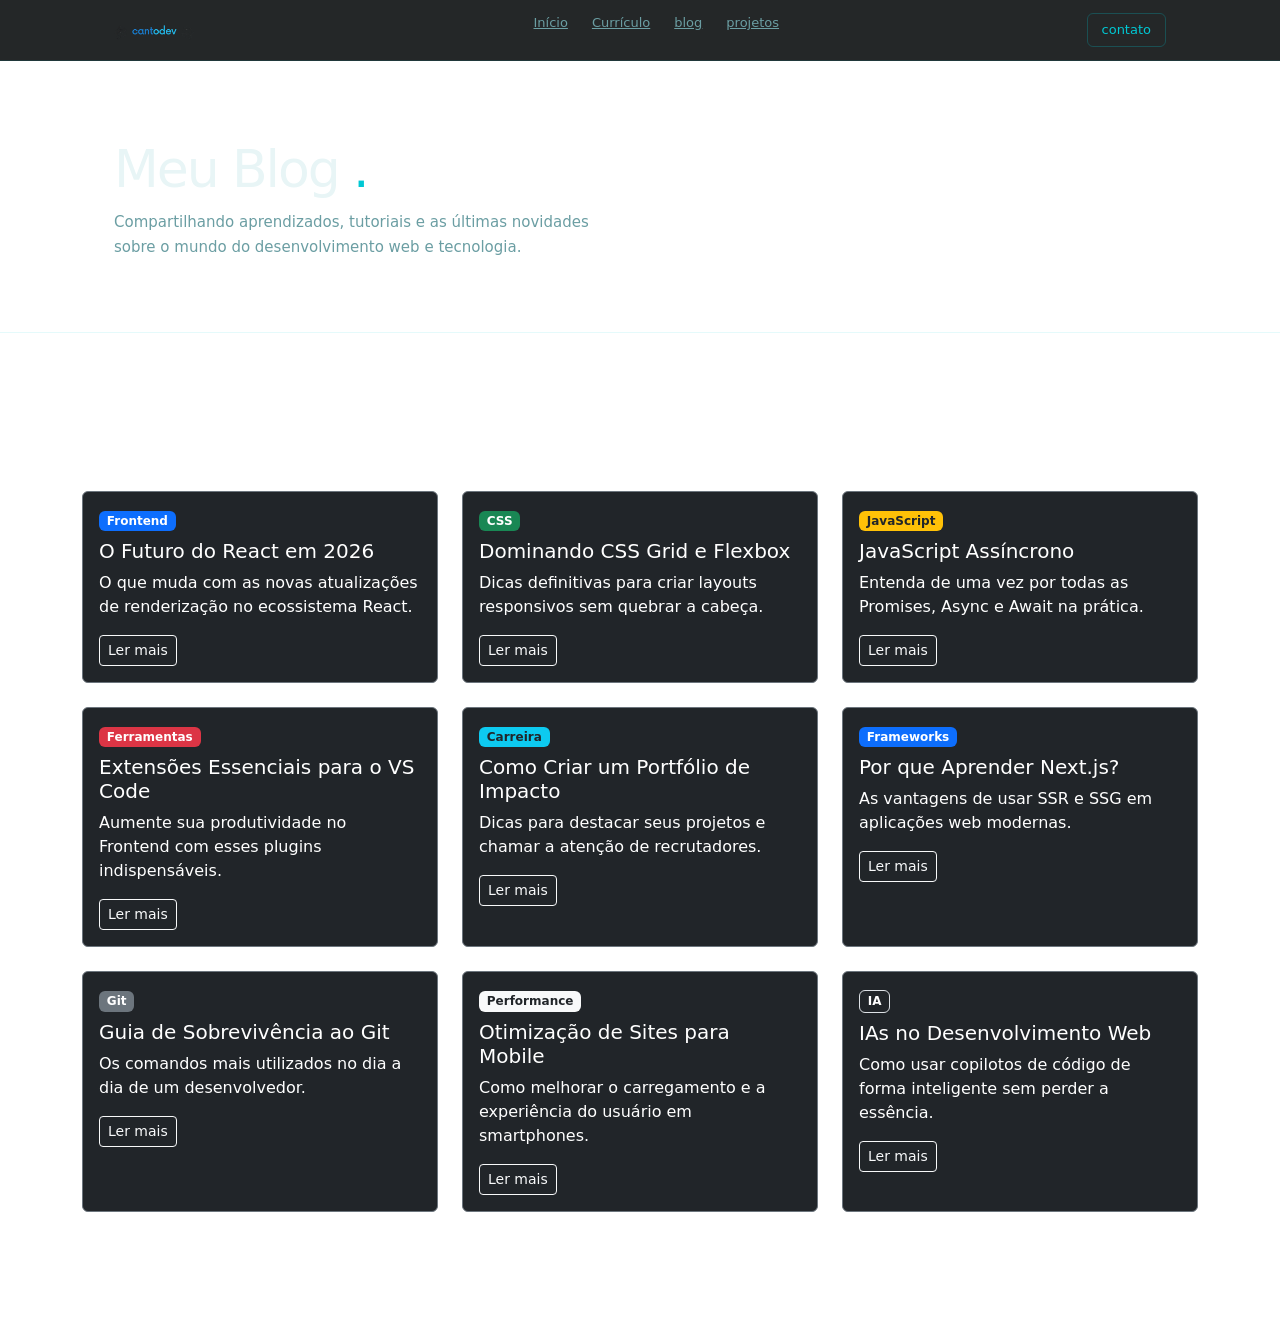
==== blog.html @ 6cb93dcc "atualizar" ====
<!DOCTYPE html>
<html lang="en">
<head>
    <meta charset="UTF-8">
    <meta name="viewport" content="width=device-width, initial-scale=1.0">
    <title>Blog - Samuel de oliveira</title>
    <link rel="stylesheet" href="assets/css/estiloB.css">

    <link href="https://cdn.jsdelivr.net/npm/bootstrap@5.3.8/dist/css/bootstrap.min.css" rel="stylesheet" integrity="sha384-sRIl4kxILFvY47J16cr9ZwB07vP4J8+LH7qKQnuqkuIAvNWLzeN8tE5YBujZqJLB" crossorigin="anonymous">
</head>
<body>
    <header>
        <div class="interface">
            <div class="logo">
                <a href="#">
                    <img src="imagens/icones/logo.png" alt="canto-dev">
                </a>
            </div>
            <nav class="menu-desktop">
                <ul>
                    <li><a href="index.html">Início</a></li>
                    <li><a href="curriculo.html">Currículo</a></li>
                    <li><a href="blog.html">blog</a></li>
                    <li><a href="projetos.html">projetos</a></li>
                </ul>
            </nav>
            <div class="btn-contato">
                <a href="contato.html"><button>contato</button></a>
            </div>
        </div>
    </header>

    <main>
        <section class="topo-do-site">
            <div class="interface">
                <div class="flex">
                    <div class="txt-topo-site">
                        <h1>Meu Blog <span>.</span></h1>
                        <p>Compartilhando aprendizados, tutoriais e as últimas novidades sobre o mundo do desenvolvimento web e tecnologia.</p>
                    </div>
                </div>
            </div>
        </section>

        <section class="conteudo-blog my-5">
            <div class="interface container">
                <h2 class="mb-4 text-white">Últimas Postagens</h2>
                <div class="row g-4">

                    <div class="col-md-6 col-lg-4">
                        <div class="card h-100 bg-dark text-white border-secondary">
                            <div class="card-body">
                                <span class="badge bg-primary mb-2">Frontend</span>
                                <h5 class="card-title">O Futuro do React em 2026</h5>
                                <p class="card-text">O que muda com as novas atualizações de renderização no ecossistema React.</p>
                                <a href="#" class="btn btn-outline-light btn-sm">Ler mais</a>
                            </div>
                        </div>
                    </div>

                    <div class="col-md-6 col-lg-4">
                        <div class="card h-100 bg-dark text-white border-secondary">
                            <div class="card-body">
                                <span class="badge bg-success mb-2">CSS</span>
                                <h5 class="card-title">Dominando CSS Grid e Flexbox</h5>
                                <p class="card-text">Dicas definitivas para criar layouts responsivos sem quebrar a cabeça.</p>
                                <a href="#" class="btn btn-outline-light btn-sm">Ler mais</a>
                            </div>
                        </div>
                    </div>

                    <div class="col-md-6 col-lg-4">
                        <div class="card h-100 bg-dark text-white border-secondary">
                            <div class="card-body">
                                <span class="badge bg-warning text-dark mb-2">JavaScript</span>
                                <h5 class="card-title">JavaScript Assíncrono</h5>
                                <p class="card-text">Entenda de uma vez por todas as Promises, Async e Await na prática.</p>
                                <a href="#" class="btn btn-outline-light btn-sm">Ler mais</a>
                            </div>
                        </div>
                    </div>

                    <div class="col-md-6 col-lg-4">
                        <div class="card h-100 bg-dark text-white border-secondary">
                            <div class="card-body">
                                <span class="badge bg-danger mb-2">Ferramentas</span>
                                <h5 class="card-title">Extensões Essenciais para o VS Code</h5>
                                <p class="card-text">Aumente sua produtividade no Frontend com esses plugins indispensáveis.</p>
                                <a href="#" class="btn btn-outline-light btn-sm">Ler mais</a>
                            </div>
                        </div>
                    </div>

                    <div class="col-md-6 col-lg-4">
                        <div class="card h-100 bg-dark text-white border-secondary">
                            <div class="card-body">
                                <span class="badge bg-info text-dark mb-2">Carreira</span>
                                <h5 class="card-title">Como Criar um Portfólio de Impacto</h5>
                                <p class="card-text">Dicas para destacar seus projetos e chamar a atenção de recrutadores.</p>
                                <a href="#" class="btn btn-outline-light btn-sm">Ler mais</a>
                            </div>
                        </div>
                    </div>

                    <div class="col-md-6 col-lg-4">
                        <div class="card h-100 bg-dark text-white border-secondary">
                            <div class="card-body">
                                <span class="badge bg-primary mb-2">Frameworks</span>
                                <h5 class="card-title">Por que Aprender Next.js?</h5>
                                <p class="card-text">As vantagens de usar SSR e SSG em aplicações web modernas.</p>
                                <a href="#" class="btn btn-outline-light btn-sm">Ler mais</a>
                            </div>
                        </div>
                    </div>

                    <div class="col-md-6 col-lg-4">
                        <div class="card h-100 bg-dark text-white border-secondary">
                            <div class="card-body">
                                <span class="badge bg-secondary mb-2">Git</span>
                                <h5 class="card-title">Guia de Sobrevivência ao Git</h5>
                                <p class="card-text">Os comandos mais utilizados no dia a dia de um desenvolvedor.</p>
                                <a href="#" class="btn btn-outline-light btn-sm">Ler mais</a>
                            </div>
                        </div>
                    </div>

                    <div class="col-md-6 col-lg-4">
                        <div class="card h-100 bg-dark text-white border-secondary">
                            <div class="card-body">
                                <span class="badge bg-light text-dark mb-2">Performance</span>
                                <h5 class="card-title">Otimização de Sites para Mobile</h5>
                                <p class="card-text">Como melhorar o carregamento e a experiência do usuário em smartphones.</p>
                                <a href="#" class="btn btn-outline-light btn-sm">Ler mais</a>
                            </div>
                        </div>
                    </div>

                    <div class="col-md-6 col-lg-4">
                        <div class="card h-100 bg-dark text-white border-secondary">
                            <div class="card-body">
                                <span class="badge bg-dark border mb-2">IA</span>
                                <h5 class="card-title">IAs no Desenvolvimento Web</h5>
                                <p class="card-text">Como usar copilotos de código de forma inteligente sem perder a essência.</p>
                                <a href="#" class="btn btn-outline-light btn-sm">Ler mais</a>
                            </div>
                        </div>
                    </div>

                     
                        </div>
                    </div>

                </div>
            </div>
        </section>
    </main>
</body>
</html>
---- assets/css/estiloB.css ----
/* =========================================
   estiloB.css — Blog Samuel de Oliveira
   Paleta: Azul Ciano · Dark · Minimalista
   ========================================= */

/* ── Reset ── */
*, *::before, *::after {
  box-sizing: border-box;
  margin: 0;
  padding: 0;
}

/* ── Tokens ── */
:root {
  --accent:       #00C8D4;
  --accent-dim:   #008F99;
  --accent-glow:  rgba(0, 200, 212, 0.12);

  --bg:           #060a0b;
  --bg-card:      #0c1314;
  --bg-card-hover:#111b1c;

  --text-primary:   #e8f5f6;
  --text-secondary: #6b9ea3;
  --text-muted:     #3a5f63;

  --border:       rgba(0, 200, 212, 0.10);
  --border-hover: rgba(0, 200, 212, 0.25);

  --radius-sm: 6px;
  --radius-md: 10px;
  --radius-lg: 14px;

  --font: 'Inter', 'Segoe UI', system-ui, sans-serif;
}

/* ── Base ── */
html { font-size: 16px; }

body {
  font-family: var(--font);
  background-color: var(--bg);
  color: var(--text-primary);
  line-height: 1.7;
  -webkit-font-smoothing: antialiased;
}

a {
  color: inherit;
  text-decoration: none;
}

img { display: block; max-width: 100%; }

/* ── Layout helper ── */
.interface {
  width: 100%;
  max-width: 1100px;
  margin-inline: auto;
  padding-inline: 1.5rem;
}

/* ────────────────────────────────────────
   HEADER
   ──────────────────────────────────────── */
header {
  position: sticky;
  top: 0;
  z-index: 100;
  background: rgba(6, 10, 11, 0.88);
  backdrop-filter: blur(12px);
  -webkit-backdrop-filter: blur(12px);
  border-bottom: 0.5px solid var(--border);
}

header .interface {
  display: flex;
  align-items: center;
  justify-content: space-between;
  gap: 1rem;
  height: 60px;
}

/* Logo */
.logo a { display: flex; align-items: center; }
.logo img { height: 28px; width: auto; }

/* Nav */
.menu-desktop ul {
  display: flex;
  gap: 0.25rem;
  list-style: none;
}

.menu-desktop ul li a {
  font-size: 13px;
  color: var(--text-secondary);
  padding: 6px 10px;
  border-radius: var(--radius-sm);
  transition: color 0.15s, background 0.15s;
}

.menu-desktop ul li a:hover,
.menu-desktop ul li a[style*="font-weight: bold"],
.menu-desktop ul li a[style*="font-weight:bold"] {
  color: var(--accent) !important;
  background: var(--accent-glow);
}

/* Botão contato */
.btn-contato button {
  font-family: var(--font);
  font-size: 13px;
  font-weight: 500;
  color: var(--accent);
  background: transparent;
  border: 0.5px solid var(--border-hover);
  border-radius: var(--radius-sm);
  padding: 6px 14px;
  cursor: pointer;
  transition: background 0.15s, border-color 0.15s;
}

.btn-contato button:hover {
  background: var(--accent-glow);
  border-color: var(--accent);
}

/* ────────────────────────────────────────
   HERO — topo do site
   ──────────────────────────────────────── */
.topo-do-site {
  padding: 5rem 0 3.5rem;
  border-bottom: 0.5px solid var(--border);
}

.topo-do-site .txt-topo-site h1 {
  font-size: clamp(2rem, 5vw, 3.25rem);
  font-weight: 500;
  letter-spacing: -0.04em;
  line-height: 1.1;
  color: var(--text-primary);
}

.topo-do-site .txt-topo-site h1 span {
  color: var(--accent);
}

.topo-do-site .txt-topo-site p {
  margin-top: 0.75rem;
  font-size: 15px;
  color: var(--text-secondary);
  max-width: 480px;
  line-height: 1.65;
}

/* ────────────────────────────────────────
   CONTEÚDO BLOG
   ──────────────────────────────────────── */
.conteudo-blog {
  padding: 3rem 0 5rem;
}

.conteudo-blog .section-title {
  font-size: 11px;
  font-weight: 500;
  letter-spacing: 0.1em;
  text-transform: uppercase;
  color: var(--text-muted);
  margin-bottom: 1.5rem;
}

/* ── Grid de cards ── */
.blog-grid {
  display: grid;
  grid-template-columns: repeat(auto-fill, minmax(280px, 1fr));
  gap: 10px;
}

/* ── Card individual ── */
.blog-card {
  background: var(--bg-card);
  border: 0.5px solid var(--border);
  border-radius: var(--radius-lg);
  padding: 1.25rem 1.35rem 1.35rem;
  display: flex;
  flex-direction: column;
  gap: 8px;
  transition: border-color 0.2s, background 0.2s;
}

.blog-card:hover {
  border-color: var(--border-hover);
  background: var(--bg-card-hover);
}

/* ── Badge ── */
.blog-card .badge {
  display: inline-block;
  font-size: 10px;
  font-weight: 500;
  letter-spacing: 0.05em;
  padding: 3px 8px;
  border-radius: 99px;
  width: fit-content;
  line-height: 1.4;
  background: rgba(0, 200, 212, 0.1);
  color: var(--accent);
  border: 0.5px solid rgba(0, 200, 212, 0.2);
}

.blog-card .badge.badge--dim {
  background: rgba(0, 200, 212, 0.05);
  color: var(--accent-dim);
  border-color: rgba(0, 200, 212, 0.12);
}

/* ── Título do card ── */
.blog-card h5 {
  font-size: 14px;
  font-weight: 500;
  color: var(--text-primary);
  line-height: 1.4;
}

/* ── Texto do card ── */
.blog-card p {
  font-size: 13px;
  color: var(--text-secondary);
  line-height: 1.6;
  flex: 1;
}

/* ── Link "Ler mais" ── */
.blog-card .read-more {
  display: inline-flex;
  align-items: center;
  gap: 4px;
  font-size: 12px;
  color: var(--text-muted);
  margin-top: 4px;
  transition: color 0.15s;
}

.blog-card .read-more::after {
  content: '→';
  font-size: 11px;
}

.blog-card:hover .read-more {
  color: var(--accent);
}

/* ────────────────────────────────────────
   UTILITÁRIOS
   ──────────────────────────────────────── */
.text-white   { color: var(--text-primary) !important; }
.mb-4         { margin-bottom: 1.5rem !important; }
.my-5         { margin-block: 3rem !important; }
.container    { max-width: 1100px; margin-inline: auto; }

/* ────────────────────────────────────────
   RESPONSIVO
   ──────────────────────────────────────── */
@media (max-width: 768px) {
  .menu-desktop { display: none; }
  .topo-do-site { padding: 3rem 0 2.5rem; }
  .blog-grid { grid-template-columns: 1fr; }
}

@media (max-width: 480px) {
  .btn-contato button { padding: 5px 10px; font-size: 12px; }
}
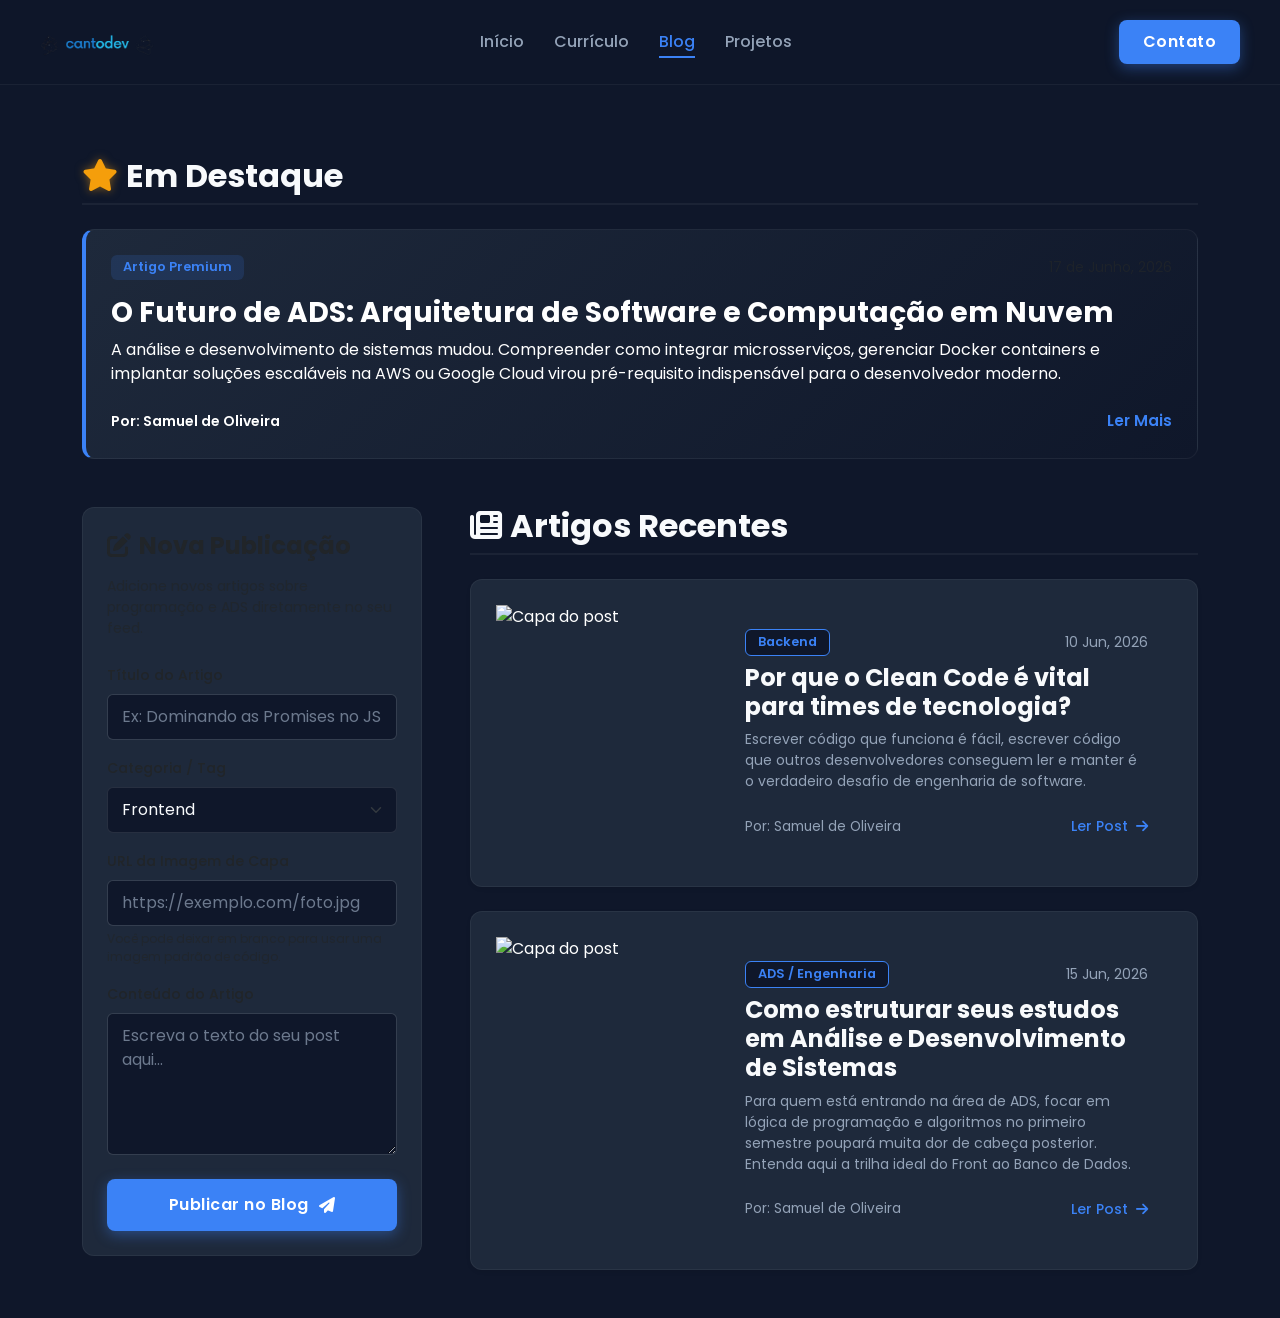
==== commit 89e75b28: "atualizar" ====
--- a/blog.html
+++ b/blog.html
@@ -1,158 +1,131 @@
 <!DOCTYPE html>
-<html lang="en">
+<html lang="pt-BR">
 <head>
     <meta charset="UTF-8">
     <meta name="viewport" content="width=device-width, initial-scale=1.0">
-    <title>Blog - Samuel de oliveira</title>
+    <title>Blog ADS - Samuel de Oliveira</title>
+    <!-- Bootstrap para Grid e Estrutura -->
+    <link href="https://cdn.jsdelivr.net/npm/bootstrap@5.3.2/dist/css/bootstrap.min.css" rel="stylesheet">
+    <!-- FontAwesome para Ícones -->
+    <link rel="stylesheet" href="https://cdnjs.cloudflare.com/ajax/libs/font-awesome/6.4.2/css/all.min.css">
+    <!-- Google Fonts -->
+    <link href="https://fonts.googleapis.com/css2?family=Poppins:wght@400;500;600;700&display=swap" rel="stylesheet">
+    <!-- O seu CSS Otimizado -->
     <link rel="stylesheet" href="assets/css/estiloB.css">
-
-    <link href="https://cdn.jsdelivr.net/npm/bootstrap@5.3.8/dist/css/bootstrap.min.css" rel="stylesheet" integrity="sha384-sRIl4kxILFvY47J16cr9ZwB07vP4J8+LH7qKQnuqkuIAvNWLzeN8tE5YBujZqJLB" crossorigin="anonymous">
 </head>
 <body>
-    <header>
-        <div class="interface">
+
+    <!-- HEADER INTEGRADO -->
+    <header class="header">
+        <div class="interface-header">
             <div class="logo">
-                <a href="#">
-                    <img src="imagens/icones/logo.png" alt="canto-dev">
+                <a href="index.html">
+                    <img src="imagens/icones/logo.png" alt="canto-dev" class="logo-img">
                 </a>
             </div>
+            <!-- CORRIGIDO: Classe trocada para menu-desktop para ativar os efeitos ciano -->
             <nav class="menu-desktop">
                 <ul>
                     <li><a href="index.html">Início</a></li>
                     <li><a href="curriculo.html">Currículo</a></li>
-                    <li><a href="blog.html">blog</a></li>
-                    <li><a href="projetos.html">projetos</a></li>
+                    <li><a href="blog.html" class="active">Blog</a></li>
+                    <li><a href="projetos.html">Projetos</a></li>                
                 </ul>
             </nav>
             <div class="btn-contato">
-                <a href="contato.html"><button>contato</button></a>
+                <a href="contato.html"><button>Contato</button></a>
             </div>
         </div>
     </header>
 
-    <main>
-        <section class="topo-do-site">
-            <div class="interface">
-                <div class="flex">
-                    <div class="txt-topo-site">
-                        <h1>Meu Blog <span>.</span></h1>
-                        <p>Compartilhando aprendizados, tutoriais e as últimas novidades sobre o mundo do desenvolvimento web e tecnologia.</p>
+    <!-- CONTEÚDO PRINCIPAL -->
+    <main class="container my-5 pt-4">
+        
+        <!-- SEÇÃO DE DESTAQUE -->
+        <section class="mb-5">
+            <!-- CORRIGIDO: Removido style inline antigo, herda as cores do tema nativamente -->
+            <h2 class="fw-bold pb-2 mb-4 section-title-line">
+                <i class="fa-solid fa-star me-2 animate-glow"></i>Em Destaque
+            </h2>
+            <div class="row g-4">
+                <div class="col-md-12">
+                    <!-- CORRIGIDO: Classes do card unificadas -->
+                    <div class="card blog-card featured-card text-white">
+                        <div class="d-flex justify-content-between align-items-center mb-2">
+                            <span class="badge">Artigo Premium</span>
+                            <small class="text-muted">17 de Junho, 2026</small>
+                        </div>
+                        <h3 class="fw-bold my-2">O Futuro de ADS: Arquitetura de Software e Computação em Nuvem</h3>
+                        <p class="mb-3">
+                            A análise e desenvolvimento de sistemas mudou. Compreender como integrar microsserviços, gerenciar Docker containers e implantar soluções escaláveis na AWS ou Google Cloud virou pré-requisito indispensável para o desenvolvedor moderno.
+                        </p>
+                        <div class="d-flex align-items-center justify-content-between mt-2">
+                            <span class="small fw-semibold">Por: Samuel de Oliveira</span>
+                            <a href="#" class="read-more">Ler Mais</a>
+                        </div>
                     </div>
                 </div>
             </div>
         </section>
 
-        <section class="conteudo-blog my-5">
-            <div class="interface container">
-                <h2 class="mb-4 text-white">Últimas Postagens</h2>
-                <div class="row g-4">
-
-                    <div class="col-md-6 col-lg-4">
-                        <div class="card h-100 bg-dark text-white border-secondary">
-                            <div class="card-body">
-                                <span class="badge bg-primary mb-2">Frontend</span>
-                                <h5 class="card-title">O Futuro do React em 2026</h5>
-                                <p class="card-text">O que muda com as novas atualizações de renderização no ecossistema React.</p>
-                                <a href="#" class="btn btn-outline-light btn-sm">Ler mais</a>
-                            </div>
+        <!-- GRID PRINCIPAL (FORMULÁRIO + FEED) -->
+        <div class="row g-5">
+            
+            <!-- LATERAL: FORMULÁRIO DE NOVA PUBLICAÇÃO -->
+            <div class="col-lg-4">
+                <!-- CORRIGIDO: Removido background fixo inline, herda var(--bg-card) do CSS -->
+                <div class="card blog-card p-4 sticky-top" style="top: 110px; z-index: 10;">
+                    <h4 class="fw-bold mb-3">
+                        <i class="fa-solid fa-pen-to-square me-2"></i>Nova Publicação
+                    </h4>
+                    <p class="small text-muted mb-4">Adicione novos artigos sobre programação e ADS diretamente no seu feed.</p>
+                    
+                    <form id="form-novo-post">
+                        <div class="mb-3">
+                            <label class="form-label small fw-medium">Título do Artigo</label>
+                            <input type="text" id="post-titulo" class="form-control" placeholder="Ex: Dominando as Promises no JS" required>
                         </div>
-                    </div>
-
-                    <div class="col-md-6 col-lg-4">
-                        <div class="card h-100 bg-dark text-white border-secondary">
-                            <div class="card-body">
-                                <span class="badge bg-success mb-2">CSS</span>
-                                <h5 class="card-title">Dominando CSS Grid e Flexbox</h5>
-                                <p class="card-text">Dicas definitivas para criar layouts responsivos sem quebrar a cabeça.</p>
-                                <a href="#" class="btn btn-outline-light btn-sm">Ler mais</a>
-                            </div>
+                        <div class="mb-3">
+                            <label class="form-label small fw-medium">Categoria / Tag</label>
+                            <select id="post-categoria" class="form-select" required>
+                                <option value="Frontend">Frontend</option>
+                                <option value="Backend">Backend</option>
+                                <option value="ADS / Engenharia">ADS / Engenharia</option>
+                                <option value="Banco de Dados">Banco de Dados</option>
+                            </select>
                         </div>
-                    </div>
-
-                    <div class="col-md-6 col-lg-4">
-                        <div class="card h-100 bg-dark text-white border-secondary">
-                            <div class="card-body">
-                                <span class="badge bg-warning text-dark mb-2">JavaScript</span>
-                                <h5 class="card-title">JavaScript Assíncrono</h5>
-                                <p class="card-text">Entenda de uma vez por todas as Promises, Async e Await na prática.</p>
-                                <a href="#" class="btn btn-outline-light btn-sm">Ler mais</a>
-                            </div>
+                        <div class="mb-3">
+                            <label class="form-label small fw-medium">URL da Imagem de Capa</label>
+                            <input type="url" id="post-imagem" class="form-control" placeholder="https://exemplo.com/foto.jpg">
+                            <div class="form-text text-muted" style="font-size: 0.75rem;">Você pode deixar em branco para usar uma imagem padrão de código.</div>
                         </div>
-                    </div>
-
-                    <div class="col-md-6 col-lg-4">
-                        <div class="card h-100 bg-dark text-white border-secondary">
-                            <div class="card-body">
-                                <span class="badge bg-danger mb-2">Ferramentas</span>
-                                <h5 class="card-title">Extensões Essenciais para o VS Code</h5>
-                                <p class="card-text">Aumente sua produtividade no Frontend com esses plugins indispensáveis.</p>
-                                <a href="#" class="btn btn-outline-light btn-sm">Ler mais</a>
-                            </div>
+                        <div class="mb-4">
+                            <label class="form-label small fw-medium">Conteúdo do Artigo</label>
+                            <textarea id="post-conteudo" rows="5" class="form-control" placeholder="Escreva o texto do seu post aqui..." required></textarea>
                         </div>
-                    </div>
-
-                    <div class="col-md-6 col-lg-4">
-                        <div class="card h-100 bg-dark text-white border-secondary">
-                            <div class="card-body">
-                                <span class="badge bg-info text-dark mb-2">Carreira</span>
-                                <h5 class="card-title">Como Criar um Portfólio de Impacto</h5>
-                                <p class="card-text">Dicas para destacar seus projetos e chamar a atenção de recrutadores.</p>
-                                <a href="#" class="btn btn-outline-light btn-sm">Ler mais</a>
-                            </div>
-                        </div>
-                    </div>
-
-                    <div class="col-md-6 col-lg-4">
-                        <div class="card h-100 bg-dark text-white border-secondary">
-                            <div class="card-body">
-                                <span class="badge bg-primary mb-2">Frameworks</span>
-                                <h5 class="card-title">Por que Aprender Next.js?</h5>
-                                <p class="card-text">As vantagens de usar SSR e SSG em aplicações web modernas.</p>
-                                <a href="#" class="btn btn-outline-light btn-sm">Ler mais</a>
-                            </div>
-                        </div>
-                    </div>
-
-                    <div class="col-md-6 col-lg-4">
-                        <div class="card h-100 bg-dark text-white border-secondary">
-                            <div class="card-body">
-                                <span class="badge bg-secondary mb-2">Git</span>
-                                <h5 class="card-title">Guia de Sobrevivência ao Git</h5>
-                                <p class="card-text">Os comandos mais utilizados no dia a dia de um desenvolvedor.</p>
-                                <a href="#" class="btn btn-outline-light btn-sm">Ler mais</a>
-                            </div>
-                        </div>
-                    </div>
-
-                    <div class="col-md-6 col-lg-4">
-                        <div class="card h-100 bg-dark text-white border-secondary">
-                            <div class="card-body">
-                                <span class="badge bg-light text-dark mb-2">Performance</span>
-                                <h5 class="card-title">Otimização de Sites para Mobile</h5>
-                                <p class="card-text">Como melhorar o carregamento e a experiência do usuário em smartphones.</p>
-                                <a href="#" class="btn btn-outline-light btn-sm">Ler mais</a>
-                            </div>
-                        </div>
-                    </div>
-
-                    <div class="col-md-6 col-lg-4">
-                        <div class="card h-100 bg-dark text-white border-secondary">
-                            <div class="card-body">
-                                <span class="badge bg-dark border mb-2">IA</span>
-                                <h5 class="card-title">IAs no Desenvolvimento Web</h5>
-                                <p class="card-text">Como usar copilotos de código de forma inteligente sem perder a essência.</p>
-                                <a href="#" class="btn btn-outline-light btn-sm">Ler mais</a>
-                            </div>
-                        </div>
-                    </div>
-
-                     
-                        </div>
-                    </div>
-
+                        <!-- CORRIGIDO: Botão agora utiliza a classe global btn-primary definida no CSS -->
+                        <button type="submit" class="btn-primary w-100">
+                            Publicar no Blog <i class="fa-solid fa-paper-plane"></i>
+                        </button>
+                    </form>
                 </div>
             </div>
-        </section>
+
+            <!-- ÁREA DOS ARTIGOS RECENTES -->
+            <div class="col-lg-8">
+                <h2 class="fw-bold pb-2 mb-4 section-title-line">
+                    <i class="fa-solid fa-newspaper me-2"></i>Artigos Recentes
+                </h2>
+                
+                <!-- O app.js vai injetar os cards aqui dentro. Certifique-se de que o JS use a classe .blog-card para a estilização correta -->
+                <div id="feed-artigos" class="row row-cols-1 g-4">
+                    <!-- Cards dinâmicos inseridos via JavaScript -->
+                </div>
+            </div>
+
+        </div>
     </main>
+
+    <script src="assets/js/app.js"></script> 
 </body>
 </html>
--- a/assets/css/estiloB.css
+++ b/assets/css/estiloB.css
@@ -1,273 +1,258 @@
-/* =========================================
-   estiloB.css — Blog Samuel de Oliveira
-   Paleta: Azul Ciano · Dark · Minimalista
-   ========================================= */
-
-/* ── Reset ── */
-*, *::before, *::after {
-  box-sizing: border-box;
-  margin: 0;
-  padding: 0;
-}
-
-/* ── Tokens ── */
+/* ==========================================================================
+   Variáveis Globais e Paleta de Cores
+   ========================================================================== */
 :root {
-  --accent:       #00C8D4;
-  --accent-dim:   #008F99;
-  --accent-glow:  rgba(0, 200, 212, 0.12);
-
-  --bg:           #060a0b;
-  --bg-card:      #0c1314;
-  --bg-card-hover:#111b1c;
-
-  --text-primary:   #e8f5f6;
-  --text-secondary: #6b9ea3;
-  --text-muted:     #3a5f63;
-
-  --border:       rgba(0, 200, 212, 0.10);
-  --border-hover: rgba(0, 200, 212, 0.25);
-
-  --radius-sm: 6px;
-  --radius-md: 10px;
-  --radius-lg: 14px;
-
-  --font: 'Inter', 'Segoe UI', system-ui, sans-serif;
-}
-
-/* ── Base ── */
-html { font-size: 16px; }
+    --bg-color: #0f172a;       /* Azul escuro moderno */
+    --bg-cards: #1e293b;       /* Grafite para destaques */
+    --primary-color: #3b82f6;  /* Azul Frontend */
+    --accent-color: #10b981;   /* Verde esmeralda para detalhes */
+    --text-main: #f8fafc;      /* Branco fosco para leitura */
+    --text-muted: #94a3b8;     /* Cinza para textos secundários */
+    --transition: all 0.3s ease;
+}
+
+/* ==========================================================================
+   Reset e Configurações Gerais
+   ========================================================================== */
+* {
+    margin: 0;
+    padding: 0;
+    box-sizing: border-box;
+    font-family: 'Poppins', sans-serif;
+}
 
 body {
-  font-family: var(--font);
-  background-color: var(--bg);
-  color: var(--text-primary);
-  line-height: 1.7;
-  -webkit-font-smoothing: antialiased;
-}
-
-a {
-  color: inherit;
-  text-decoration: none;
-}
-
-img { display: block; max-width: 100%; }
-
-/* ── Layout helper ── */
-.interface {
-  width: 100%;
-  max-width: 1100px;
-  margin-inline: auto;
-  padding-inline: 1.5rem;
-}
-
-/* ────────────────────────────────────────
-   HEADER
-   ──────────────────────────────────────── */
-header {
-  position: sticky;
-  top: 0;
-  z-index: 100;
-  background: rgba(6, 10, 11, 0.88);
-  backdrop-filter: blur(12px);
-  -webkit-backdrop-filter: blur(12px);
-  border-bottom: 0.5px solid var(--border);
-}
-
-header .interface {
-  display: flex;
-  align-items: center;
-  justify-content: space-between;
-  gap: 1rem;
-  height: 60px;
-}
-
-/* Logo */
-.logo a { display: flex; align-items: center; }
-.logo img { height: 28px; width: auto; }
-
-/* Nav */
+    background-color: var(--bg-color);
+    color: var(--text-main);
+    overflow-x: hidden;
+    display: flex;
+    flex-direction: column;
+    min-height: 100vh;
+}
+
+/* ==========================================================================
+   Header / Navegação Interativa
+   ========================================================================== */
+.header {
+    background-color: rgba(15, 23, 42, 0.9);
+    backdrop-filter: blur(10px);
+    position: sticky;
+    top: 0;
+    z-index: 1000;
+    border-bottom: 1px solid rgba(255, 255, 255, 0.05);
+    padding: 20px;
+}
+
+.interface-header {
+    max-width: 1200px;
+    margin: 0 auto;
+    display: flex;
+    justify-content: space-between;
+    align-items: center;
+    width: 100%;
+}
+
+.logo-img {
+    height: 40px;
+    width: auto;
+    transition: var(--transition);
+}
+
+.logo-img:hover {
+    transform: scale(1.05);
+}
+
 .menu-desktop ul {
-  display: flex;
-  gap: 0.25rem;
-  list-style: none;
+    display: flex;
+    list-style: none;
+    gap: 30px;
+    margin-bottom: 0; /* Ajuste para o Bootstrap */
+    padding-left: 0;
 }
 
 .menu-desktop ul li a {
-  font-size: 13px;
-  color: var(--text-secondary);
-  padding: 6px 10px;
-  border-radius: var(--radius-sm);
-  transition: color 0.15s, background 0.15s;
+    color: var(--text-muted);
+    text-decoration: none;
+    font-weight: 500;
+    font-size: 1rem;
+    transition: var(--transition);
+    padding: 5px 0;
+    position: relative;
 }
 
 .menu-desktop ul li a:hover,
-.menu-desktop ul li a[style*="font-weight: bold"],
-.menu-desktop ul li a[style*="font-weight:bold"] {
-  color: var(--accent) !important;
-  background: var(--accent-glow);
-}
-
-/* Botão contato */
+.menu-desktop ul li a.active {
+    color: var(--primary-color);
+}
+
+/* Linha interativa animada abaixo do menu */
+.menu-desktop ul li a::after {
+    content: '';
+    position: absolute;
+    width: 0;
+    height: 2px;
+    bottom: 0;
+    left: 0;
+    background-color: var(--primary-color);
+    transition: var(--transition);
+}
+
+.menu-desktop ul li a:hover::after,
+.menu-desktop ul li a.active::after {
+    width: 100%;
+}
+
+/* Botão de contato do Header */
 .btn-contato button {
-  font-family: var(--font);
-  font-size: 13px;
-  font-weight: 500;
-  color: var(--accent);
-  background: transparent;
-  border: 0.5px solid var(--border-hover);
-  border-radius: var(--radius-sm);
-  padding: 6px 14px;
-  cursor: pointer;
-  transition: background 0.15s, border-color 0.15s;
+    display: inline-flex;
+    align-items: center;
+    justify-content: center;
+    background-color: var(--primary-color);
+    color: #fff;
+    border: 0;
+    border-radius: 8px;
+    font-weight: 600;
+    font-size: 1rem;
+    padding: 10px 24px;
+    letter-spacing: 0.5px;
+    transition: var(--transition);
+    box-shadow: 0 4px 14px rgba(59, 130, 246, 0.4);
+    cursor: pointer;
 }
 
 .btn-contato button:hover {
-  background: var(--accent-glow);
-  border-color: var(--accent);
-}
-
-/* ────────────────────────────────────────
-   HERO — topo do site
-   ──────────────────────────────────────── */
-.topo-do-site {
-  padding: 5rem 0 3.5rem;
-  border-bottom: 0.5px solid var(--border);
-}
-
-.topo-do-site .txt-topo-site h1 {
-  font-size: clamp(2rem, 5vw, 3.25rem);
-  font-weight: 500;
-  letter-spacing: -0.04em;
-  line-height: 1.1;
-  color: var(--text-primary);
-}
-
-.topo-do-site .txt-topo-site h1 span {
-  color: var(--accent);
-}
-
-.topo-do-site .txt-topo-site p {
-  margin-top: 0.75rem;
-  font-size: 15px;
-  color: var(--text-secondary);
-  max-width: 480px;
-  line-height: 1.65;
-}
-
-/* ────────────────────────────────────────
-   CONTEÚDO BLOG
-   ──────────────────────────────────────── */
-.conteudo-blog {
-  padding: 3rem 0 5rem;
-}
-
-.conteudo-blog .section-title {
-  font-size: 11px;
-  font-weight: 500;
-  letter-spacing: 0.1em;
-  text-transform: uppercase;
-  color: var(--text-muted);
-  margin-bottom: 1.5rem;
-}
-
-/* ── Grid de cards ── */
-.blog-grid {
-  display: grid;
-  grid-template-columns: repeat(auto-fill, minmax(280px, 1fr));
-  gap: 10px;
-}
-
-/* ── Card individual ── */
+    background-color: #2563eb;
+    transform: translateY(-3px);
+    box-shadow: 0 6px 20px rgba(0, 0, 0, 0.6);
+}
+
+/* ==========================================================================
+   Estilização do Blog (Cards, Form e Feed)
+   ========================================================================== */
+
+/* Linhas decorativas de título de seção */
+.section-title-line {
+    position: relative;
+    border-bottom: 2px solid rgba(255, 255, 255, 0.05);
+}
+
+/* Elementos do Card do Blog */
 .blog-card {
-  background: var(--bg-card);
-  border: 0.5px solid var(--border);
-  border-radius: var(--radius-lg);
-  padding: 1.25rem 1.35rem 1.35rem;
-  display: flex;
-  flex-direction: column;
-  gap: 8px;
-  transition: border-color 0.2s, background 0.2s;
+    background-color: var(--bg-cards);
+    border: 1px solid rgba(255, 255, 255, 0.05);
+    border-radius: 12px;
+    padding: 25px;
+    transition: var(--transition);
 }
 
 .blog-card:hover {
-  border-color: var(--border-hover);
-  background: var(--bg-card-hover);
-}
-
-/* ── Badge ── */
-.blog-card .badge {
-  display: inline-block;
-  font-size: 10px;
-  font-weight: 500;
-  letter-spacing: 0.05em;
-  padding: 3px 8px;
-  border-radius: 99px;
-  width: fit-content;
-  line-height: 1.4;
-  background: rgba(0, 200, 212, 0.1);
-  color: var(--accent);
-  border: 0.5px solid rgba(0, 200, 212, 0.2);
-}
-
-.blog-card .badge.badge--dim {
-  background: rgba(0, 200, 212, 0.05);
-  color: var(--accent-dim);
-  border-color: rgba(0, 200, 212, 0.12);
-}
-
-/* ── Título do card ── */
-.blog-card h5 {
-  font-size: 14px;
-  font-weight: 500;
-  color: var(--text-primary);
-  line-height: 1.4;
-}
-
-/* ── Texto do card ── */
-.blog-card p {
-  font-size: 13px;
-  color: var(--text-secondary);
-  line-height: 1.6;
-  flex: 1;
-}
-
-/* ── Link "Ler mais" ── */
-.blog-card .read-more {
-  display: inline-flex;
-  align-items: center;
-  gap: 4px;
-  font-size: 12px;
-  color: var(--text-muted);
-  margin-top: 4px;
-  transition: color 0.15s;
-}
-
-.blog-card .read-more::after {
-  content: '→';
-  font-size: 11px;
-}
-
-.blog-card:hover .read-more {
-  color: var(--accent);
-}
-
-/* ────────────────────────────────────────
-   UTILITÁRIOS
-   ──────────────────────────────────────── */
-.text-white   { color: var(--text-primary) !important; }
-.mb-4         { margin-bottom: 1.5rem !important; }
-.my-5         { margin-block: 3rem !important; }
-.container    { max-width: 1100px; margin-inline: auto; }
-
-/* ────────────────────────────────────────
-   RESPONSIVO
-   ──────────────────────────────────────── */
+    transform: translateY(-5px);
+    border-color: rgba(59, 130, 246, 0.3);
+    box-shadow: 0 10px 20px rgba(0, 0, 0, 0.2);
+}
+
+/* Destaque do Artigo Premium */
+.featured-card {
+    background: linear-gradient(135deg, #1e293b 0%, #0f172a 100%);
+    border-left: 4px solid var(--primary-color);
+}
+
+.badge {
+    background-color: rgba(59, 130, 246, 0.15);
+    color: var(--primary-color);
+    padding: 6px 12px;
+    font-size: 0.8rem;
+    font-weight: 600;
+    border-radius: 6px;
+}
+
+.read-more {
+    color: var(--primary-color);
+    text-decoration: none;
+    font-weight: 600;
+    font-size: 0.95rem;
+    transition: var(--transition);
+}
+
+.read-more:hover {
+    color: #2563eb;
+    text-decoration: underline;
+}
+
+/* Customização de Elementos de Formulário */
+.form-control, .form-select {
+    background-color: #0f172a;
+    border: 1px solid rgba(255, 255, 255, 0.1);
+    color: var(--text-main);
+    border-radius: 6px;
+    padding: 10px 14px;
+    transition: var(--transition);
+}
+
+.form-control:focus, .form-select:focus {
+    background-color: #0f172a;
+    color: var(--text-main);
+    border-color: var(--primary-color);
+    box-shadow: 0 0 0 3px rgba(59, 130, 246, 0.25);
+}
+
+.form-control::placeholder {
+    color: var(--text-muted);
+    opacity: 0.7;
+}
+
+/* Botão de Envio Global do Blog */
+.btn-primary {
+    display: inline-flex;
+    align-items: center;
+    justify-content: center;
+    gap: 10px;
+    background-color: var(--primary-color);
+    color: #fff;
+    text-decoration: none;
+    padding: 14px 30px;
+    border: 0;
+    border-radius: 8px;
+    font-weight: 600;
+    font-size: 1rem;
+    letter-spacing: 0.5px;
+    transition: var(--transition);
+    box-shadow: 0 4px 14px rgba(59, 130, 246, 0.4);
+    cursor: pointer;
+}
+
+.btn-primary i {
+    transition: var(--transition);
+}
+
+.btn-primary:hover {
+    background-color: #2563eb;
+    transform: translateY(-3px);
+    box-shadow: 0 6px 20px rgba(0, 0, 0, 0.6);
+}
+
+.btn-primary:hover i {
+    transform: translateX(5px);
+}
+
+/* Efeitos de Animação */
+.animate-glow {
+    color: #f59e0b; /* Cor dourada para a estrela */
+    filter: drop-shadow(0 0 5px rgba(245, 158, 11, 0.5));
+}
+
+/* ==========================================================================
+   Media Queries (Responsividade)
+   ========================================================================== */
 @media (max-width: 768px) {
-  .menu-desktop { display: none; }
-  .topo-do-site { padding: 3rem 0 2.5rem; }
-  .blog-grid { grid-template-columns: 1fr; }
-}
-
-@media (max-width: 480px) {
-  .btn-contato button { padding: 5px 10px; font-size: 12px; }
+    .interface-header {
+        flex-direction: column;
+        gap: 15px;
+    }
+
+    .menu-desktop ul {
+        gap: 15px;
+        flex-wrap: wrap;
+        justify-content: center;
+    }
 }
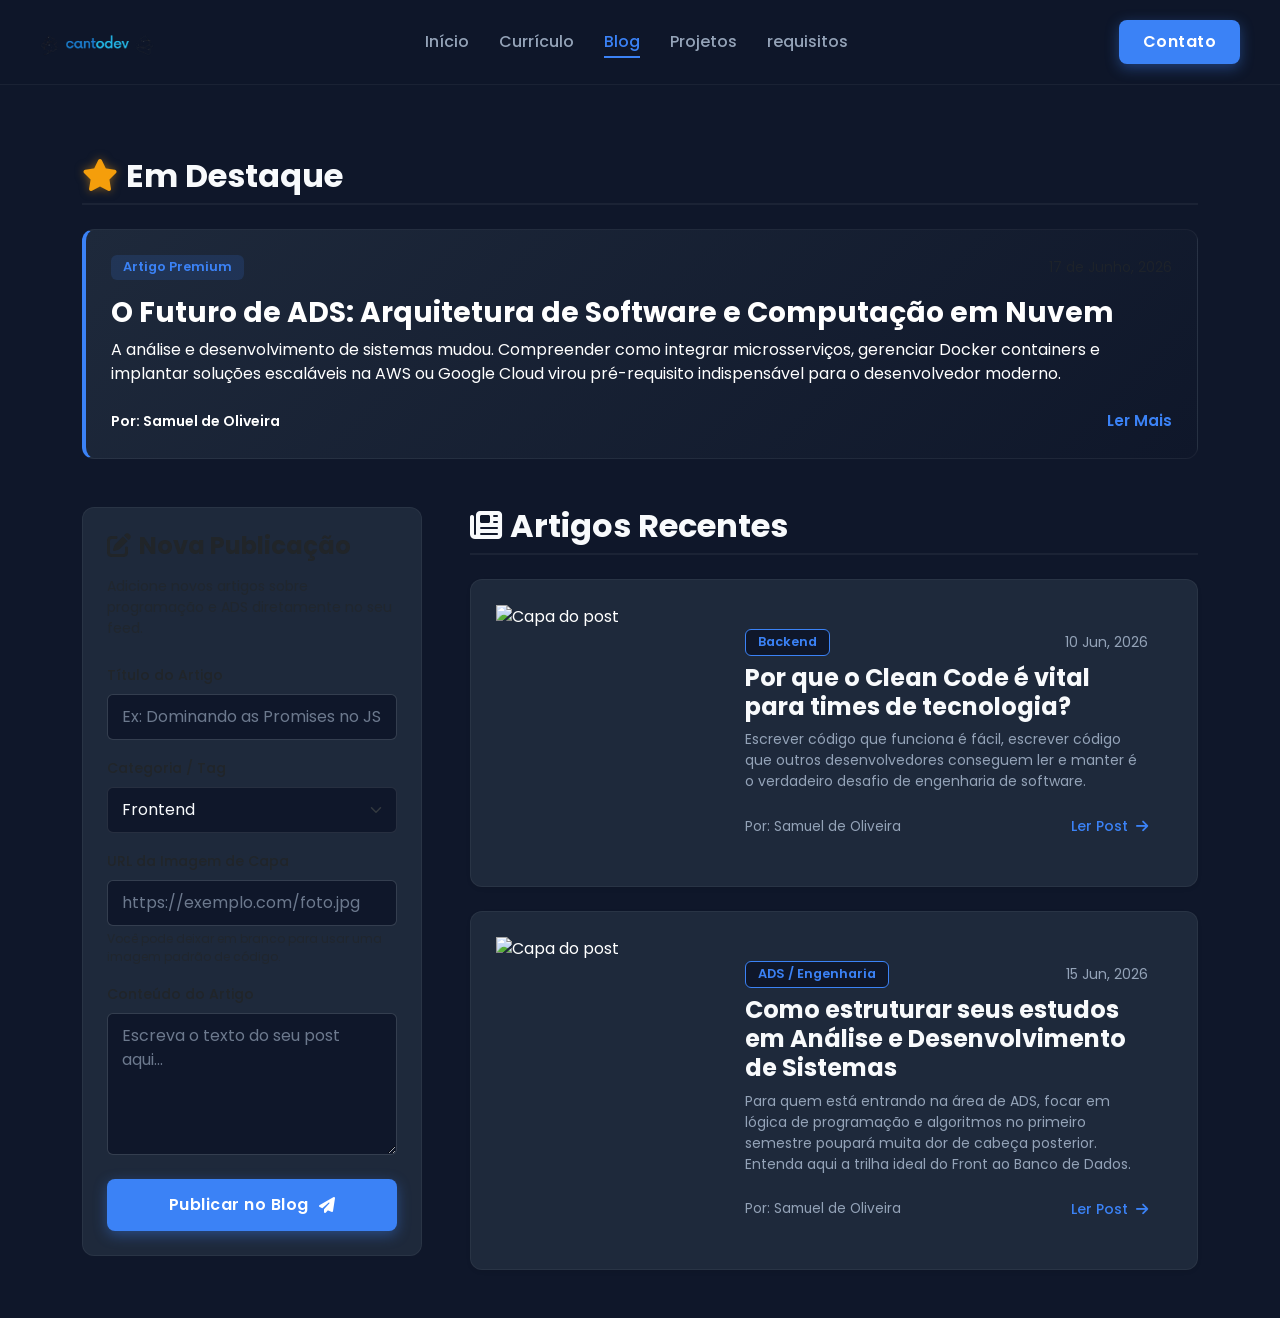
==== commit 78b64fa5: "atualizar" ====
--- a/blog.html
+++ b/blog.html
@@ -20,7 +20,7 @@
         <div class="interface-header">
             <div class="logo">
                 <a href="index.html">
-                    <img src="imagens/icones/logo.png" alt="canto-dev" class="logo-img">
+                    <img src="assets/imagens/icones/logo.png" alt="canto-dev" class="logo-img">
                 </a>
             </div>
             <!-- CORRIGIDO: Classe trocada para menu-desktop para ativar os efeitos ciano -->
@@ -30,6 +30,8 @@
                     <li><a href="curriculo.html">Currículo</a></li>
                     <li><a href="blog.html" class="active">Blog</a></li>
                     <li><a href="projetos.html">Projetos</a></li>                
+                    <li><a href="sobre.html">requisitos</a></li>
+
                 </ul>
             </nav>
             <div class="btn-contato">
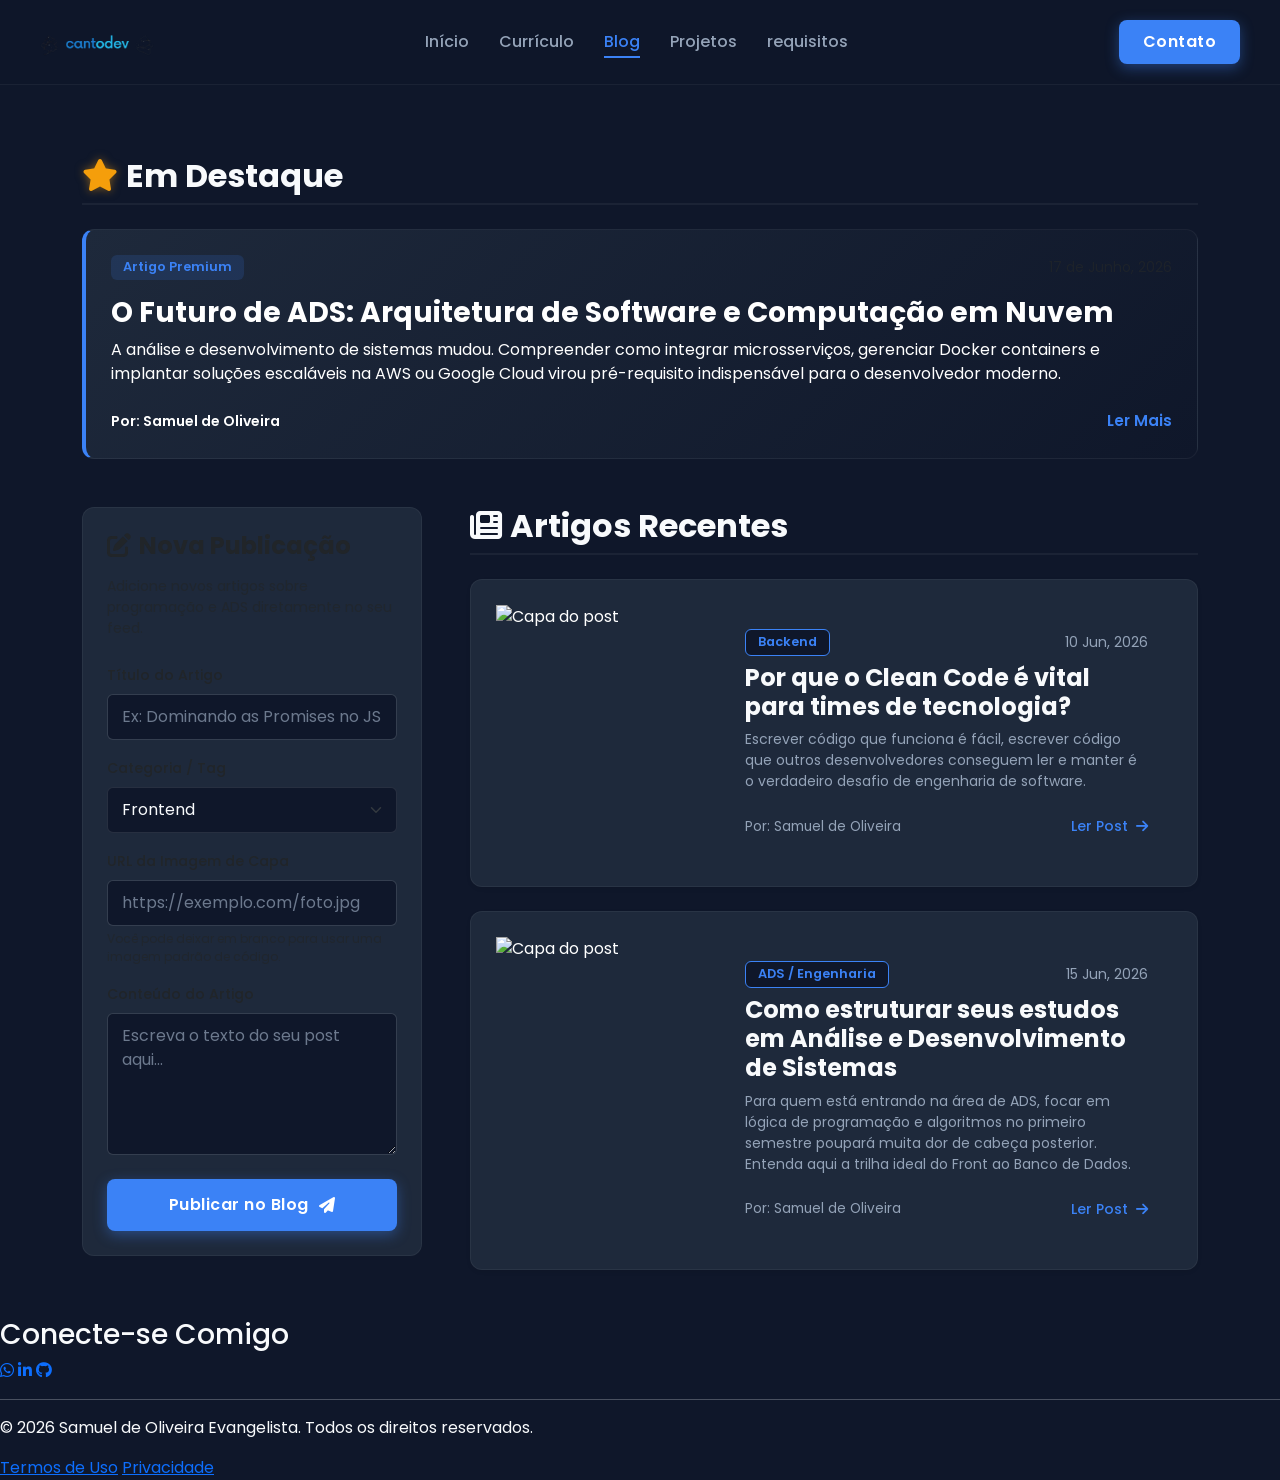
==== commit 96cc4ab4: "atualizar" ====
--- a/blog.html
+++ b/blog.html
@@ -30,7 +30,7 @@
                     <li><a href="curriculo.html">Currículo</a></li>
                     <li><a href="blog.html" class="active">Blog</a></li>
                     <li><a href="projetos.html">Projetos</a></li>                
-                    <li><a href="sobre.html">requisitos</a></li>
+                    <li><a href="requisitos.html">requisitos</a></li>
 
                 </ul>
             </nav>
@@ -127,6 +127,24 @@
 
         </div>
     </main>
+    <footer class="pagina-footer">
+        <div class="social-section">
+            <h3>Conecte-se Comigo</h3>
+            <div class="social-buttons">
+                <a href="#" class="btn-social whatsapp"><i class="fa-brands fa-whatsapp"></i></a>
+                <a href="#" class="btn-social linkedin"><i class="fa-brands fa-linkedin-in"></i></a>
+                <a href="#" class="btn-social github"><i class="fa-brands fa-github"></i></a>
+            </div>
+        </div>
+        <hr class="footer-line">
+        <div class="legal-section">
+            <p>&copy; 2026 Samuel de Oliveira Evangelista. Todos os direitos reservados.</p>
+            <div class="legal-links">
+                <a href="sobre.html">Termos de Uso</a>
+                <a href="sobre.html">Privacidade</a>
+            </div>
+        </div>
+    </footer>
 
     <script src="assets/js/app.js"></script> 
 </body>
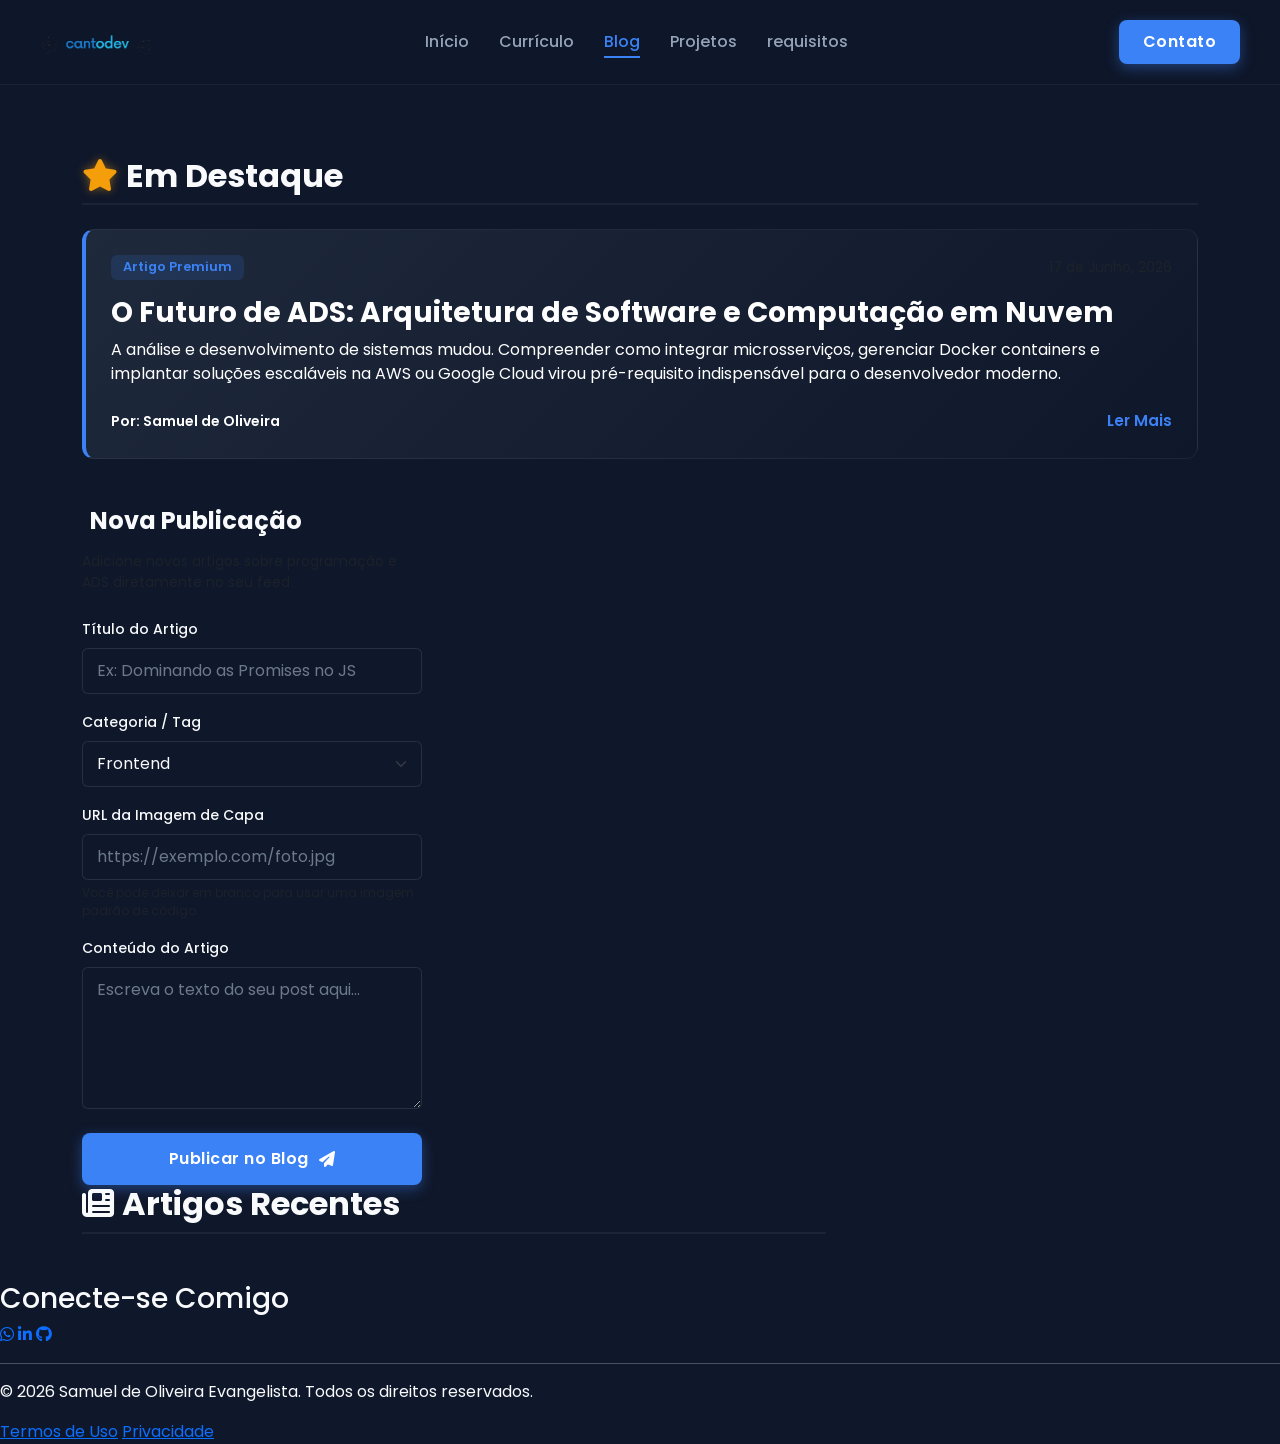
==== commit b22a217c: "at" ====
--- a/blog.html
+++ b/blog.html
@@ -76,9 +76,11 @@
             <!-- LATERAL: FORMULÁRIO DE NOVA PUBLICAÇÃO -->
             <div class="col-lg-4">
                 <!-- CORRIGIDO: Removido background fixo inline, herda var(--bg-card) do CSS -->
-                <div class="card blog-card p-4 sticky-top" style="top: 110px; z-index: 10;">
+                <div class="blog-card-p-4-sticky-top">
+
+                </div>
                     <h4 class="fw-bold mb-3">
-                        <i class="fa-solid fa-pen-to-square me-2"></i>Nova Publicação
+                        <i class="fa-solid-fa-pen-to-square me-2"></i>Nova Publicação
                     </h4>
                     <p class="small text-muted mb-4">Adicione novos artigos sobre programação e ADS diretamente no seu feed.</p>
                     
--- a/assets/css/estiloB.css
+++ b/assets/css/estiloB.css
@@ -255,4 +255,11 @@
         flex-wrap: wrap;
         justify-content: center;
     }
+}
+.blog-card-p-4-sticky-top{
+    top: 110px; 
+    z-index: 10;
+}
+.fa-solid-fa-pen-to-square-me-2 i{
+background-color: #f8fafc;
 }
